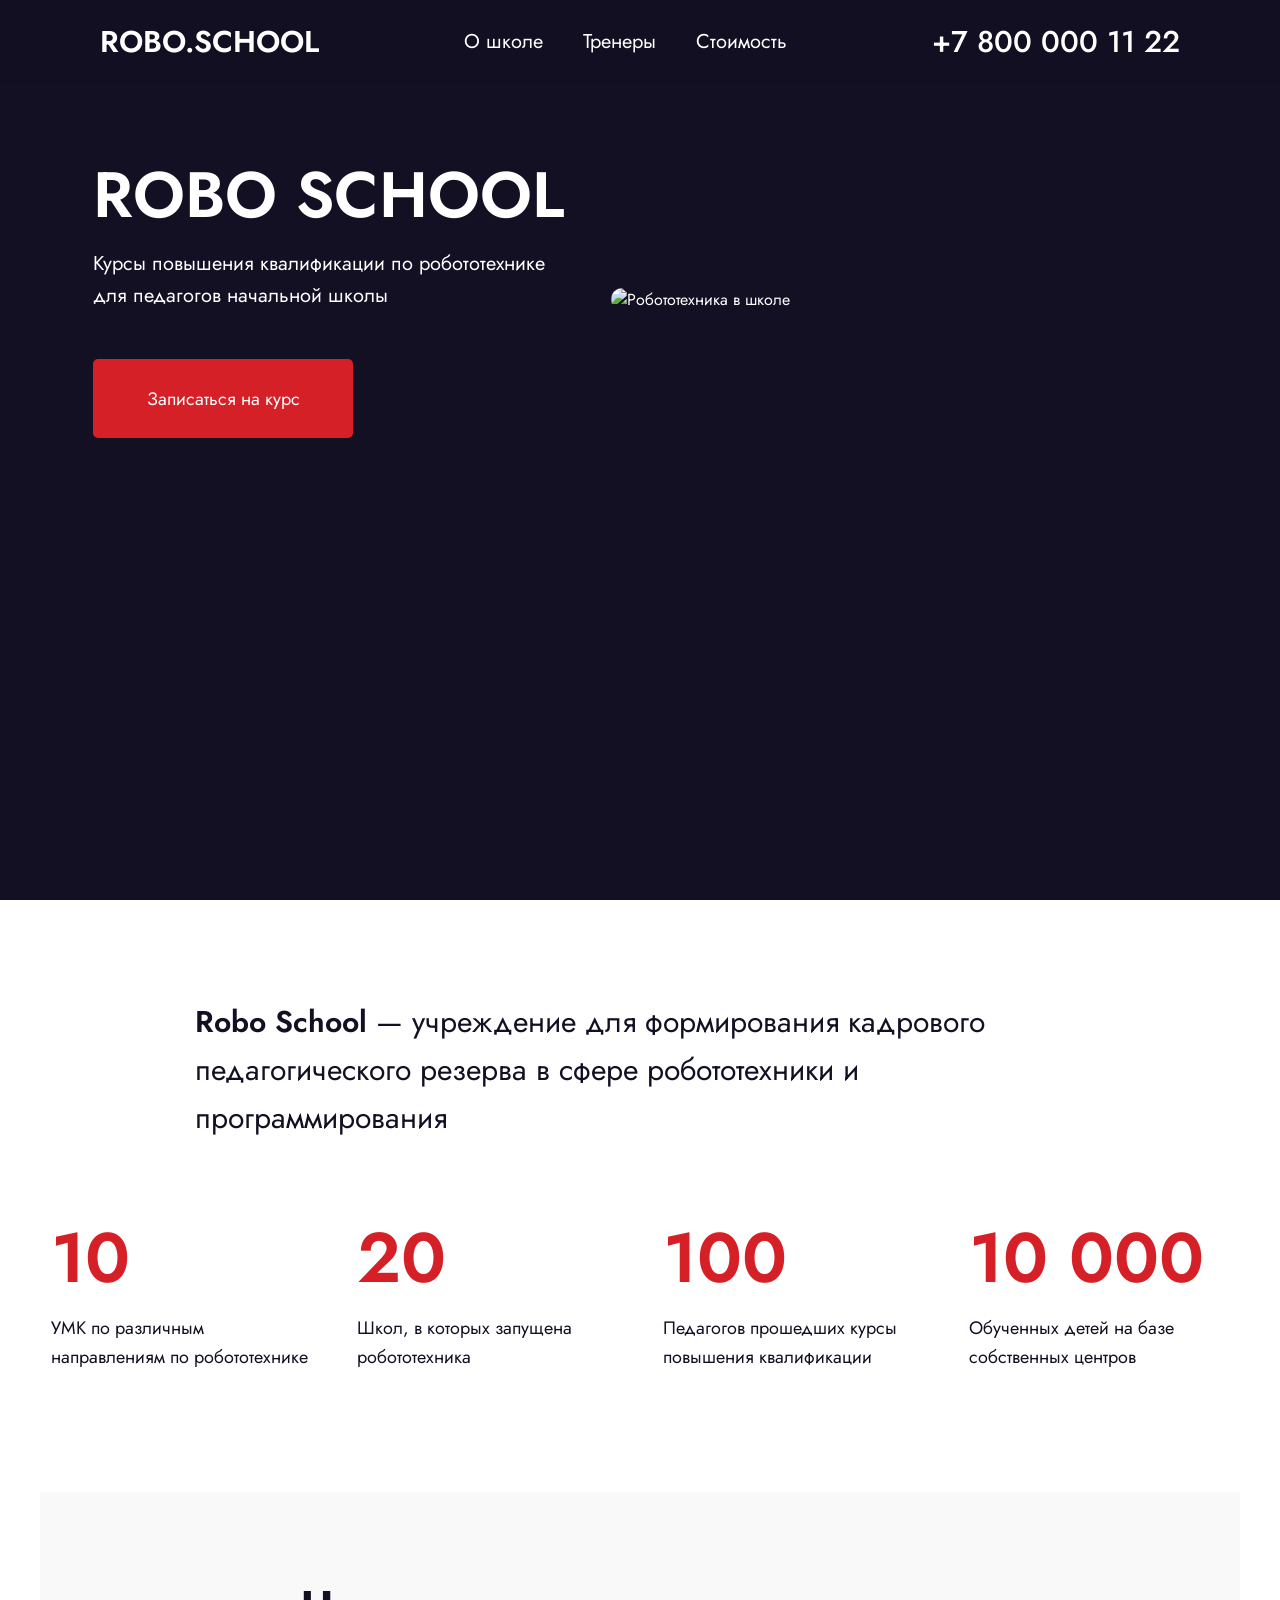
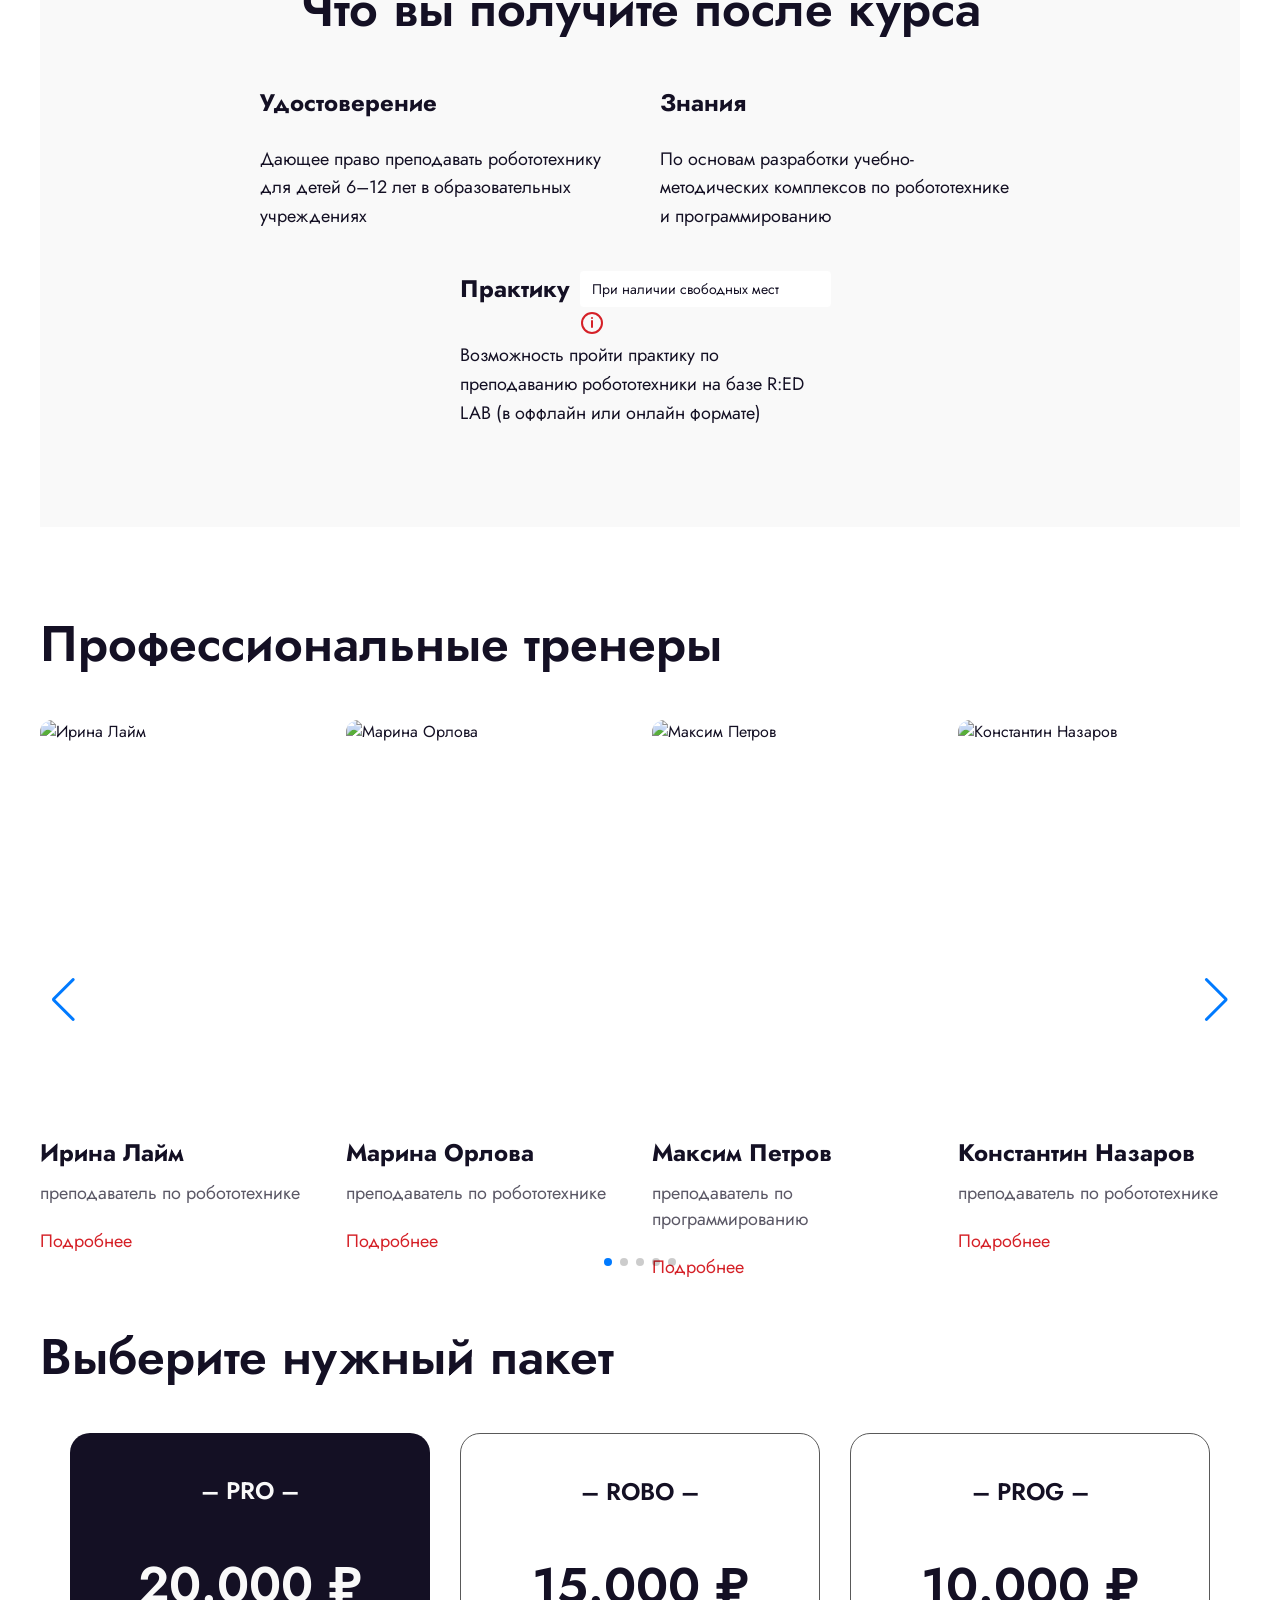
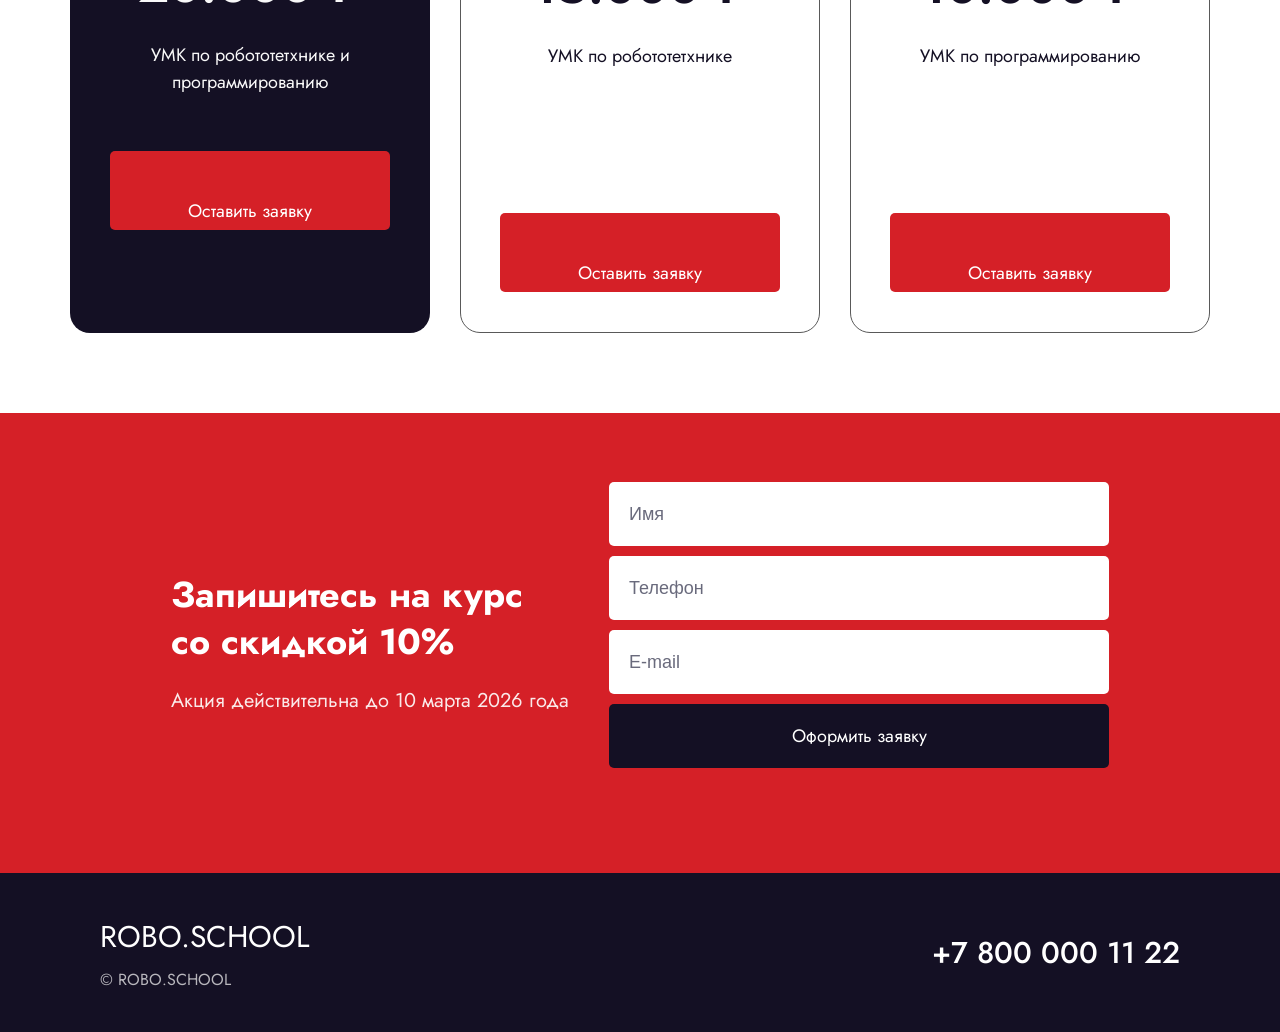
==== index.html @ dec1dfa8 "ROBO.SCHOOL — сайт с базой данных" ====
<!DOCTYPE html>
<html lang="ru">
<head>
    <meta charset="UTF-8">
    <meta name="viewport" content="width=device-width, initial-scale=1">
    <title>ROBO.SCHOOL — курсы робототехники для педагогов</title>
    <link rel="preconnect" href="https://fonts.googleapis.com">
    <link rel="preconnect" href="https://fonts.gstatic.com" crossorigin>
    <link href="https://fonts.googleapis.com/css2?family=Jost:wght@400;500;600;700&display=swap" rel="stylesheet">
    <link rel="stylesheet" href="./assets/css/style.css">
    <link rel="stylesheet" href="https://cdn.jsdelivr.net/npm/swiper@11/swiper-bundle.min.css">
</head>
<body>
    <header class="header qwe">
        <a href="#" class="text logo-link">ROBO.SCHOOL</a>
        <nav class="qwe1 desktop-nav">
            <a href="#about" class="text3 nav-link">О школе</a>
            <a href="#trainers" class="text3 nav-link">Тренеры</a>
            <a href="#pricing" class="text3 nav-link">Стоимость</a>
        </nav>
        <a href="tel:+78000001122" class="tex phone-link">+7 800 000 11 22</a>
        <div class="qwe2">
            <a href="tel:+78000001122" class="ret icon-btn" aria-label="Позвонить">
                <svg width="24" height="24" viewBox="0 0 24 24" fill="none" aria-hidden="true">
                    <path d="M6.6 10.8c1.4 2.8 3.4 5 6.2 6.2l2.1-2.1c.3-.3.7-.4 1-.2 1.1.4 2.3.6 3.5.6.6 0 1 .4 1 1V20c0 .6-.4 1-1 1-9.4 0-17-7.6-17-17 0-.6.4-1 1-1h3.5c.6 0 1 .4 1 1 0 1.2.2 2.4.6 3.5.1.3 0 .7-.2 1L6.6 10.8z" fill="currentColor"/>
                </svg>
            </a>
            <button type="button" class="menu icon-btn" id="menu-toggle" aria-label="Открыть меню" aria-expanded="false">
                <svg class="icon-menu" width="24" height="24" viewBox="0 0 24 24" fill="none" aria-hidden="true">
                    <path d="M3 6h18M3 12h18M3 18h18" stroke="currentColor" stroke-width="2" stroke-linecap="round"/>
                </svg>
                <svg class="icon-close" width="24" height="24" viewBox="0 0 24 24" fill="none" aria-hidden="true" hidden>
                    <path d="M6 6l12 12M18 6L6 18" stroke="currentColor" stroke-width="2" stroke-linecap="round"/>
                </svg>
            </button>
        </div>
    </header>

    <nav class="mobile-nav" id="mobile-nav" aria-hidden="true">
        <a href="#about" class="mobile-nav-link">О школе</a>
        <a href="#trainers" class="mobile-nav-link">Тренеры</a>
        <a href="#pricing" class="mobile-nav-link">Стоимость</a>
        <a href="#register" class="mobile-nav-link">Записаться</a>
        <a href="tel:+78000001122" class="mobile-nav-link">+7 800 000 11 22</a>
    </nav>

    <section class="sin" id="hero">
        <div class="logo">
            <div class="zap">
                <h1 class="curs">ROBO SCHOOL</h1>
                <p class="text1">Курсы повышения квалификации по робототехнике для педагогов начальной школы</p>
                <button type="button" class="button btn-primary" data-scroll="#register">
                    <span class="text2">Записаться на курс</span>
                </button>
            </div>
            <img class="dev" src="https://images.unsplash.com/photo-1581091226825-a6a2a5aee158?w=783&h=917&fit=crop" alt="Робототехника в школе">
        </div>
    </section>

    <section class="robo" id="about">
        <div class="text4">
            <p class="text5"><b class="te">Robo School</b> — учреждение для формирования кадрового педагогического резерва в сфере робототехники и программирования</p>
        </div>

        <div class="stats-mobile">
            <div class="robo1">
                <h2 class="robo22">10</h2>
                <p class="robo33">УМК по различным направлениям по робототехнике</p>
            </div>
            <div class="robo1">
                <h2 class="robo0">20</h2>
                <p class="robo33">Школ, в которых запущена робототехника</p>
            </div>
            <div class="robo1">
                <h2 class="robo44">100</h2>
                <p class="robo33">Педагогов прошедших курсы повышения квалификации</p>
            </div>
            <div class="robo1">
                <h2 class="robo55">10 000</h2>
                <p class="robo33">Обученных детей на базе собственных центров</p>
            </div>
        </div>

        <div class="ro stats-desktop">
            <div class="robo9">
                <h2 class="robo3">10</h2>
                <p class="robo4">УМК по различным направлениям по робототехнике</p>
            </div>
            <div class="robo2">
                <h2 class="robo3">20</h2>
                <p class="robo4">Школ, в которых запущена робототехника</p>
            </div>
            <div class="robo2">
                <h2 class="robo3">100</h2>
                <p class="robo4">Педагогов прошедших курсы повышения квалификации</p>
            </div>
            <div class="robo10">
                <h2 class="robo3">10 000</h2>
                <p class="robo4">Обученных детей на базе собственных центров</p>
            </div>
        </div>

        <div class="what">
            <div class="what4">
                <h2 class="what1">Что вы получите после курса</h2>
            </div>
            <div class="robo5">
                <div class="robo6">
                    <h3 class="what2">Удостоверение</h3>
                    <p class="what3">Дающее право преподавать робототехнику для детей 6–12 лет в образовательных учреждениях</p>
                </div>
                <div class="robo7">
                    <h3 class="what2">Знания</h3>
                    <p class="what3">По основам разработки учебно-методических комплексов по робототехнике и программированию</p>
                </div>
                <div class="robo8">
                    <div class="get1">
                        <h3 class="what2">Практику</h3>
                        <div class="djcrk">
                            <div class="gbc">
                                <p>При наличии свободных мест</p>
                            </div>
                            <svg class="dref" width="24" height="24" viewBox="0 0 24 24" fill="none" aria-hidden="true">
                                <circle cx="12" cy="12" r="10" stroke="#D52027" stroke-width="2"/>
                                <path d="M12 10v6M12 7h.01" stroke="#D52027" stroke-width="2" stroke-linecap="round"/>
                            </svg>
                        </div>
                    </div>
                    <p class="what3">Возможность пройти практику по преподаванию робототехники на базе R:ED LAB (в оффлайн или онлайн формате)</p>
                </div>
            </div>
        </div>
    </section>

    <section class="pred" id="trainers">
        <div class="bol">
            <div class="tr">
                <h2 class="tr2">Профессиональные тренеры</h2>
            </div>
            <div class="tr3">
                <div class="swiper trainers-swiper">
                    <div class="swiper-wrapper">
                        <div class="swiper-slide">
                            <article class="zav" data-trainer="irina">
                                <img src="https://images.unsplash.com/photo-1573496359142-b8d87734a5a2?w=360&h=400&fit=crop" alt="Ирина Лайм">
                                <h3 class="fio">Ирина Лайм</h3>
                                <p class="prep">преподаватель по робототехнике</p>
                                <button type="button" class="link1 btn-trainer" data-trainer="irina">Подробнее</button>
                            </article>
                        </div>
                        <div class="swiper-slide">
                            <article class="zav" data-trainer="marina">
                                <img src="https://images.unsplash.com/photo-1580489944761-15a19d654956?w=360&h=400&fit=crop" alt="Марина Орлова">
                                <h3 class="fio">Марина Орлова</h3>
                                <p class="prep">преподаватель по робототехнике</p>
                                <button type="button" class="link1 btn-trainer" data-trainer="marina">Подробнее</button>
                            </article>
                        </div>
                        <div class="swiper-slide">
                            <article class="zav" data-trainer="maxim">
                                <img src="https://images.unsplash.com/photo-1560250097-0b93528c311a?w=360&h=400&fit=crop" alt="Максим Петров">
                                <h3 class="fio">Максим Петров</h3>
                                <p class="prep">преподаватель по программированию</p>
                                <button type="button" class="link1 btn-trainer" data-trainer="maxim">Подробнее</button>
                            </article>
                        </div>
                        <div class="swiper-slide">
                            <article class="zav" data-trainer="konstantin">
                                <img src="https://images.unsplash.com/photo-1472099645785-5658abf4ff4e?w=360&h=400&fit=crop" alt="Константин Назаров">
                                <h3 class="fio">Константин Назаров</h3>
                                <p class="prep">преподаватель по робототехнике</p>
                                <button type="button" class="link1 btn-trainer" data-trainer="konstantin">Подробнее</button>
                            </article>
                        </div>
                        <div class="swiper-slide">
                            <article class="zav" data-trainer="liza">
                                <img src="https://images.unsplash.com/photo-1438761681033-6461ffad8d80?w=360&h=400&fit=crop" alt="Лиза Весенняя">
                                <h3 class="fio">Лиза Весенняя</h3>
                                <p class="prep">преподаватель по программированию</p>
                                <button type="button" class="link1 btn-trainer" data-trainer="liza">Подробнее</button>
                            </article>
                        </div>
                    </div>
                    <div class="swiper-button-prev"></div>
                    <div class="swiper-button-next"></div>
                    <div class="swiper-pagination"></div>
                </div>
            </div>
        </div>

        <div class="bol" id="pricing">
            <div class="tr">
                <h2 class="tr2">Выберите нужный пакет</h2>
            </div>
            <div class="tr4">
                <article class="cart">
                    <h3 class="clt">– PRO –</h3>
                    <p class="clt1">20.000 ₽</p>
                    <p class="clt2">УМК по робототетхнике и программированию</p>
                    <button type="button" class="button1 btn-primary btn-package" data-package="PRO">
                        <span class="text2">Оставить заявку</span>
                    </button>
                </article>
                <article class="cart1">
                    <h3 class="clt">– ROBO –</h3>
                    <p class="clt1">15.000 ₽</p>
                    <p class="clt2">УМК по робототетхнике</p>
                    <button type="button" class="button1 btn-primary btn-package" data-package="ROBO">
                        <span class="text2">Оставить заявку</span>
                    </button>
                </article>
                <article class="cart2">
                    <h3 class="clt">– PROG –</h3>
                    <p class="clt1">10.000 ₽</p>
                    <p class="clt2">УМК по программированию</p>
                    <button type="button" class="button1 btn-primary btn-package" data-package="PROG">
                        <span class="text2">Оставить заявку</span>
                    </button>
                </article>
            </div>
        </div>
    </section>

    <section class="red" id="register">
        <div class="skid">
            <h2 class="foot">Запишитесь на курс<br>со скидкой 10%</h2>
            <p class="foot1">Акция действительна до 10 марта 2026 года</p>
        </div>
        <form class="red1 register-form" id="register-form" novalidate>
            <label class="skid1 field">
                <span class="sr-only">Имя</span>
                <input type="text" name="name" class="foot2 input" placeholder="Имя" required autocomplete="name">
            </label>
            <label class="skid2 field">
                <span class="sr-only">Телефон</span>
                <input type="tel" name="phone" class="foot2 input" placeholder="Телефон" required autocomplete="tel">
            </label>
            <label class="skid2 field">
                <span class="sr-only">E-mail</span>
                <input type="email" name="email" class="foot2 input" placeholder="E-mail" required autocomplete="email">
            </label>
            <input type="hidden" name="package" id="package-field" value="">
            <p class="selected-package" id="selected-package" hidden></p>
            <button type="submit" class="skid3 btn-submit">
                <span class="foot3">Оформить заявку</span>
            </button>
            <p class="form-message" id="form-message" role="status" aria-live="polite"></p>
        </form>
    </section>

    <footer class="sink">
        <div class="rob">
            <p class="rob1">ROBO.SCHOOL</p>
            <p class="rob2">© ROBO.SCHOOL</p>
        </div>
        <div class="num">
            <a href="tel:+78000001122" class="rob3 phone-link">+7 800 000 11 22</a>
        </div>
    </footer>

    <div class="modal-overlay" id="trainer-modal" aria-hidden="true">
        <div class="modal-dialog" role="dialog" aria-modal="true" aria-labelledby="modal-title">
            <button type="button" class="modal-close" id="modal-close" aria-label="Закрыть">&times;</button>
            <div class="modal-content">
                <img class="modal-photo" id="modal-photo" src="" alt="">
                <h2 class="modal-title" id="modal-title"></h2>
                <p class="modal-role" id="modal-role"></p>
                <p class="modal-text" id="modal-text"></p>
            </div>
        </div>
    </div>

    <script src="https://cdn.jsdelivr.net/npm/swiper@11/swiper-bundle.min.js"></script>
    <script src="./assets/js/cod.js"></script>
</body>
</html>
---- assets/css/style.css ----
*,
*::before,
*::after {
    box-sizing: border-box;
    margin: 0;
    padding: 0;
}

html {
    scroll-behavior: smooth;
}

body {
    font-family: "Jost", sans-serif;
    color: #141024;
    background: #fff;
    overflow-x: hidden;
}

a {
    color: inherit;
    text-decoration: none;
}

button {
    font: inherit;
    border: none;
    background: none;
    cursor: pointer;
}

img {
    display: block;
    max-width: 100%;
    height: auto;
}

.sr-only {
    position: absolute;
    width: 1px;
    height: 1px;
    padding: 0;
    margin: -1px;
    overflow: hidden;
    clip: rect(0, 0, 0, 0);
    white-space: nowrap;
    border: 0;
}

/* Header */
.header {
    position: fixed;
    top: 0;
    left: 0;
    right: 0;
    z-index: 100;
    display: flex;
    align-items: center;
    justify-content: space-between;
    padding: 20px 100px;
    color: #fff;
    background: rgba(20, 16, 36, 0.95);
    backdrop-filter: blur(8px);
}

.logo-link {
    font-size: 30px;
    font-weight: 600;
}

.desktop-nav {
    display: flex;
    gap: 40px;
}

.nav-link {
    font-size: 20px;
    font-weight: 400;
    transition: color 0.2s;
}

.nav-link:hover,
.phone-link:hover {
    color: #D52027;
}

.phone-link {
    font-size: 30px;
    font-weight: 500;
    white-space: nowrap;
}

.qwe2 {
    display: none;
    align-items: center;
    gap: 8px;
}

.icon-btn {
    display: flex;
    align-items: center;
    justify-content: center;
    width: 40px;
    height: 40px;
    color: #fff;
    border-radius: 8px;
    transition: background 0.2s;
}

.icon-btn:hover {
    background: rgba(255, 255, 255, 0.1);
}

.mobile-nav {
    position: fixed;
    inset: 0;
    z-index: 99;
    display: flex;
    flex-direction: column;
    align-items: center;
    justify-content: center;
    gap: 24px;
    background: rgba(20, 16, 36, 0.98);
    transform: translateY(-100%);
    opacity: 0;
    pointer-events: none;
    transition: transform 0.3s, opacity 0.3s;
}

.mobile-nav.is-open {
    transform: translateY(0);
    opacity: 1;
    pointer-events: auto;
}

.mobile-nav-link {
    color: #fff;
    font-size: 24px;
    font-weight: 500;
}

.mobile-nav-link:hover {
    color: #D52027;
}

/* Hero */
.sin {
    color: #fff;
    min-height: 100vh;
    padding-top: 100px;
    background-color: #141024;
}

.logo {
    display: flex;
    align-items: center;
    justify-content: center;
    gap: 40px;
    max-width: 1400px;
    margin: 0 auto;
    padding: 60px 40px 80px;
}

.curs {
    font-size: clamp(36px, 5vw, 70px);
    font-weight: 600;
    line-height: 1.1;
    margin-bottom: 18px;
}

.text1 {
    font-size: 20px;
    font-weight: 400;
    line-height: 1.6;
    max-width: 478px;
    margin-bottom: 47px;
}

.btn-primary {
    background-color: #D52027;
    border-radius: 5px;
    transition: background 0.2s, transform 0.15s;
}

.btn-primary:hover {
    background-color: #b81c22;
    transform: translateY(-1px);
}

.btn-primary:active {
    transform: translateY(0);
}

.button {
    width: 260px;
    height: 79px;
    display: flex;
    align-items: center;
    justify-content: center;
}

.text2 {
    font-size: 18px;
    font-weight: 400;
    color: #fff;
}

.dev {
    width: min(783px, 45vw);
    max-height: 700px;
    object-fit: cover;
    border-radius: 12px;
}

/* About */
.robo {
    max-width: 1920px;
    margin: 0 auto;
    padding: 98px 40px 0;
}

.text4 {
    max-width: 891px;
    margin: 0 auto 65px;
}

.text5 {
    font-size: clamp(20px, 2.5vw, 30px);
    font-weight: 400;
    line-height: 1.6;
}

.te {
    font-weight: 600;
}

.stats-mobile {
    display: none;
}

.stats-desktop {
    display: flex;
    justify-content: space-around;
    flex-wrap: wrap;
    gap: 24px;
    max-width: 1200px;
    margin: 0 auto;
}

.robo3 {
    color: #D52027;
    font-size: 70px;
    font-weight: 600;
}

.robo4 {
    color: #141024;
    font-size: 18px;
    max-width: 260px;
    margin-top: 6px;
    line-height: 1.6;
}

.what {
    background-color: #F9F9F9;
    margin-top: 120px;
    padding: 80px 40px 100px;
}

.what1 {
    font-size: clamp(32px, 4vw, 50px);
    font-weight: 600;
    text-align: center;
    margin-bottom: 40px;
}

.robo5 {
    display: flex;
    justify-content: center;
    flex-wrap: wrap;
    gap: 40px;
    max-width: 1200px;
    margin: 0 auto;
}

.robo6,
.robo7,
.robo8 {
    width: 360px;
    max-width: 100%;
}

.get1 {
    display: flex;
    align-items: flex-start;
    gap: 10px;
}

.gbc {
    width: 251px;
    padding: 8px 12px;
    background-color: #fff;
    border-radius: 4px;
    font-size: 14px;
}

.dref {
    flex-shrink: 0;
    margin-top: 4px;
}

.what2 {
    font-size: 24px;
    margin-top: 0;
    margin-bottom: 25px;
}

.what3 {
    font-size: 18px;
    line-height: 1.6;
}

/* Trainers */
.pred {
    max-width: 1920px;
    margin: 0 auto;
    padding: 80px 40px;
}

.tr2 {
    font-size: clamp(32px, 4vw, 50px);
    font-weight: 600;
    margin-bottom: 40px;
}

.tr3 {
    max-width: 1200px;
    margin: 0 auto;
    padding-bottom: 40px;
}

.trainers-swiper {
    padding-bottom: 50px;
}

.zav {
    width: 100%;
    max-width: 360px;
}

.zav img {
    width: 100%;
    height: 400px;
    object-fit: cover;
    border-radius: 12px;
}

.fio {
    font-size: 24px;
    margin-top: 15px;
}

.prep {
    font-size: 18px;
    margin-top: 10px;
    color: #141024B2;
}

.link1,
.btn-trainer {
    display: inline-block;
    font-size: 18px;
    margin-top: 22px;
    color: #D52027;
    background: none;
    border: none;
    padding: 0;
    cursor: pointer;
    text-align: left;
}

.link1:hover,
.btn-trainer:hover {
    text-decoration: underline;
}

.swiper-button-prev,
.swiper-button-next {
    color: #D52027;
}

.swiper-pagination-bullet-active {
    background: #D52027;
}

/* Pricing */
.tr4 {
    display: flex;
    justify-content: center;
    flex-wrap: wrap;
    gap: 30px;
    margin-top: 20px;
}

.cart,
.cart1,
.cart2 {
    width: 360px;
    max-width: 100%;
    padding: 40px;
    border-radius: 20px;
    display: flex;
    flex-direction: column;
    align-items: center;
}

.cart {
    background-color: #141024;
    color: #F9F9F9;
    min-height: 500px;
}

.cart1,
.cart2 {
    border: 1px solid rgb(89, 89, 89);
    min-height: 460px;
}

.clt {
    font-size: 24px;
    font-weight: 600;
}

.clt1 {
    margin-top: 40px;
    font-size: 50px;
    font-weight: 600;
    text-align: center;
}

.clt2 {
    font-size: 18px;
    margin-top: 21px;
    text-align: center;
    line-height: 1.5;
}

.button1 {
    background-color: #D52027;
    width: 280px;
    height: 79px;
    margin-top: auto;
    padding-top: 40px;
    display: flex;
    align-items: center;
    justify-content: center;
    border-radius: 5px;
}

.cart .button1 {
    margin-top: 55px;
}

/* Register form */
.red {
    display: flex;
    flex-wrap: wrap;
    align-items: center;
    justify-content: center;
    gap: 40px;
    width: 100%;
    min-height: 460px;
    padding: 60px 40px;
    background-color: #D52027;
}

.foot {
    color: #fff;
    font-size: clamp(28px, 3vw, 36px);
    line-height: 1.3;
    max-width: 476px;
}

.foot1 {
    color: #fff;
    margin-top: 20px;
    font-size: 20px;
    opacity: 0.9;
}

.register-form {
    width: 100%;
    max-width: 500px;
}

.field {
    display: block;
    margin-top: 10px;
}

.field:first-child {
    margin-top: 0;
}

.skid1,
.skid2,
.skid3 {
    width: 100%;
    min-height: 64px;
    border-radius: 5px;
}

.skid1,
.skid2 {
    background-color: #fff;
    display: flex;
    align-items: center;
}

.skid3 {
    margin-top: 10px;
    background-color: #141024;
    display: flex;
    justify-content: center;
    align-items: center;
    transition: background 0.2s;
}

.skid3:hover {
    background-color: #1f1a38;
}

.input {
    width: 100%;
    height: 64px;
    padding: 0 20px;
    border: none;
    background: transparent;
    font-size: 18px;
    color: #141024;
    outline: none;
}

.input::placeholder {
    color: #282944B2;
}

.input:focus {
    box-shadow: inset 0 0 0 2px #141024;
    border-radius: 5px;
}

.input.invalid {
    box-shadow: inset 0 0 0 2px #fff;
}

.selected-package {
    margin-top: 12px;
    color: #fff;
    font-size: 16px;
}

.form-message {
    margin-top: 12px;
    color: #fff;
    font-size: 16px;
    min-height: 24px;
}

.form-message.success {
    font-weight: 500;
}

.form-message.error {
    color: #ffe0e0;
}

.foot3 {
    color: #fff;
    font-size: 18px;
}

/* Footer */
.sink {
    width: 100%;
    min-height: 159px;
    background-color: #141024;
    color: #fff;
    display: flex;
    justify-content: space-between;
    align-items: center;
    flex-wrap: wrap;
    gap: 20px;
    padding: 40px 100px;
}

.rob1 {
    font-size: 30px;
}

.rob2 {
    font-size: 16px;
    color: #FFFFFFB2;
    margin-top: 10px;
}

.rob3 {
    font-size: 30px;
    font-weight: 500;
}

/* Modal */
.modal-overlay {
    position: fixed;
    inset: 0;
    z-index: 200;
    display: flex;
    align-items: center;
    justify-content: center;
    padding: 20px;
    background: rgba(0, 0, 0, 0.7);
    opacity: 0;
    pointer-events: none;
    transition: opacity 0.3s;
}

.modal-overlay.is-open {
    opacity: 1;
    pointer-events: auto;
}

.modal-dialog {
    position: relative;
    width: 100%;
    max-width: 560px;
    max-height: 90vh;
    overflow-y: auto;
    background: #fff;
    border-radius: 12px;
    padding: 32px;
    transform: translateY(20px);
    transition: transform 0.3s;
}

.modal-overlay.is-open .modal-dialog {
    transform: translateY(0);
}

.modal-close {
    position: absolute;
    top: 12px;
    right: 16px;
    font-size: 32px;
    line-height: 1;
    color: #141024;
    width: 40px;
    height: 40px;
    display: flex;
    align-items: center;
    justify-content: center;
    border-radius: 8px;
}

.modal-close:hover {
    background: #f0f0f0;
}

.modal-photo {
    width: 100%;
    height: 280px;
    object-fit: cover;
    border-radius: 8px;
    margin-bottom: 20px;
}

.modal-title {
    font-size: 28px;
    margin-bottom: 8px;
}

.modal-role {
    font-size: 18px;
    color: #D52027;
    margin-bottom: 16px;
}

.modal-text {
    font-size: 16px;
    line-height: 1.6;
    color: #141024B2;
}

/* Responsive */
@media (max-width: 1024px) {
    .header {
        padding: 16px 24px;
    }

    .desktop-nav,
    .phone-link {
        display: none;
    }

    .qwe2 {
        display: flex;
    }

    .logo {
        flex-direction: column;
        text-align: center;
    }

    .text1 {
        margin-left: auto;
        margin-right: auto;
    }

    .button {
        margin-left: auto;
        margin-right: auto;
    }

    .dev {
        width: min(400px, 80vw);
    }

    .stats-desktop {
        display: none;
    }

    .stats-mobile {
        display: block;
        max-width: 320px;
        margin: 0 auto;
    }

    .robo22,
    .robo0,
    .robo44,
    .robo55 {
        font-size: 60px;
        color: #D52027;
        font-weight: 600;
        text-align: center;
    }

    .robo33 {
        text-align: center;
        color: #141024B2;
        line-height: 1.6;
        margin: 8px 0 32px;
    }

    .sink {
        padding: 40px 24px;
        justify-content: center;
        text-align: center;
    }
}

@media (max-width: 480px) {
    .button,
    .button1 {
        width: 100%;
        max-width: 300px;
    }

    .red {
        padding: 40px 20px;
    }

    .what {
        padding: 60px 20px;
    }

    .pred {
        padding: 60px 20px;
    }
}
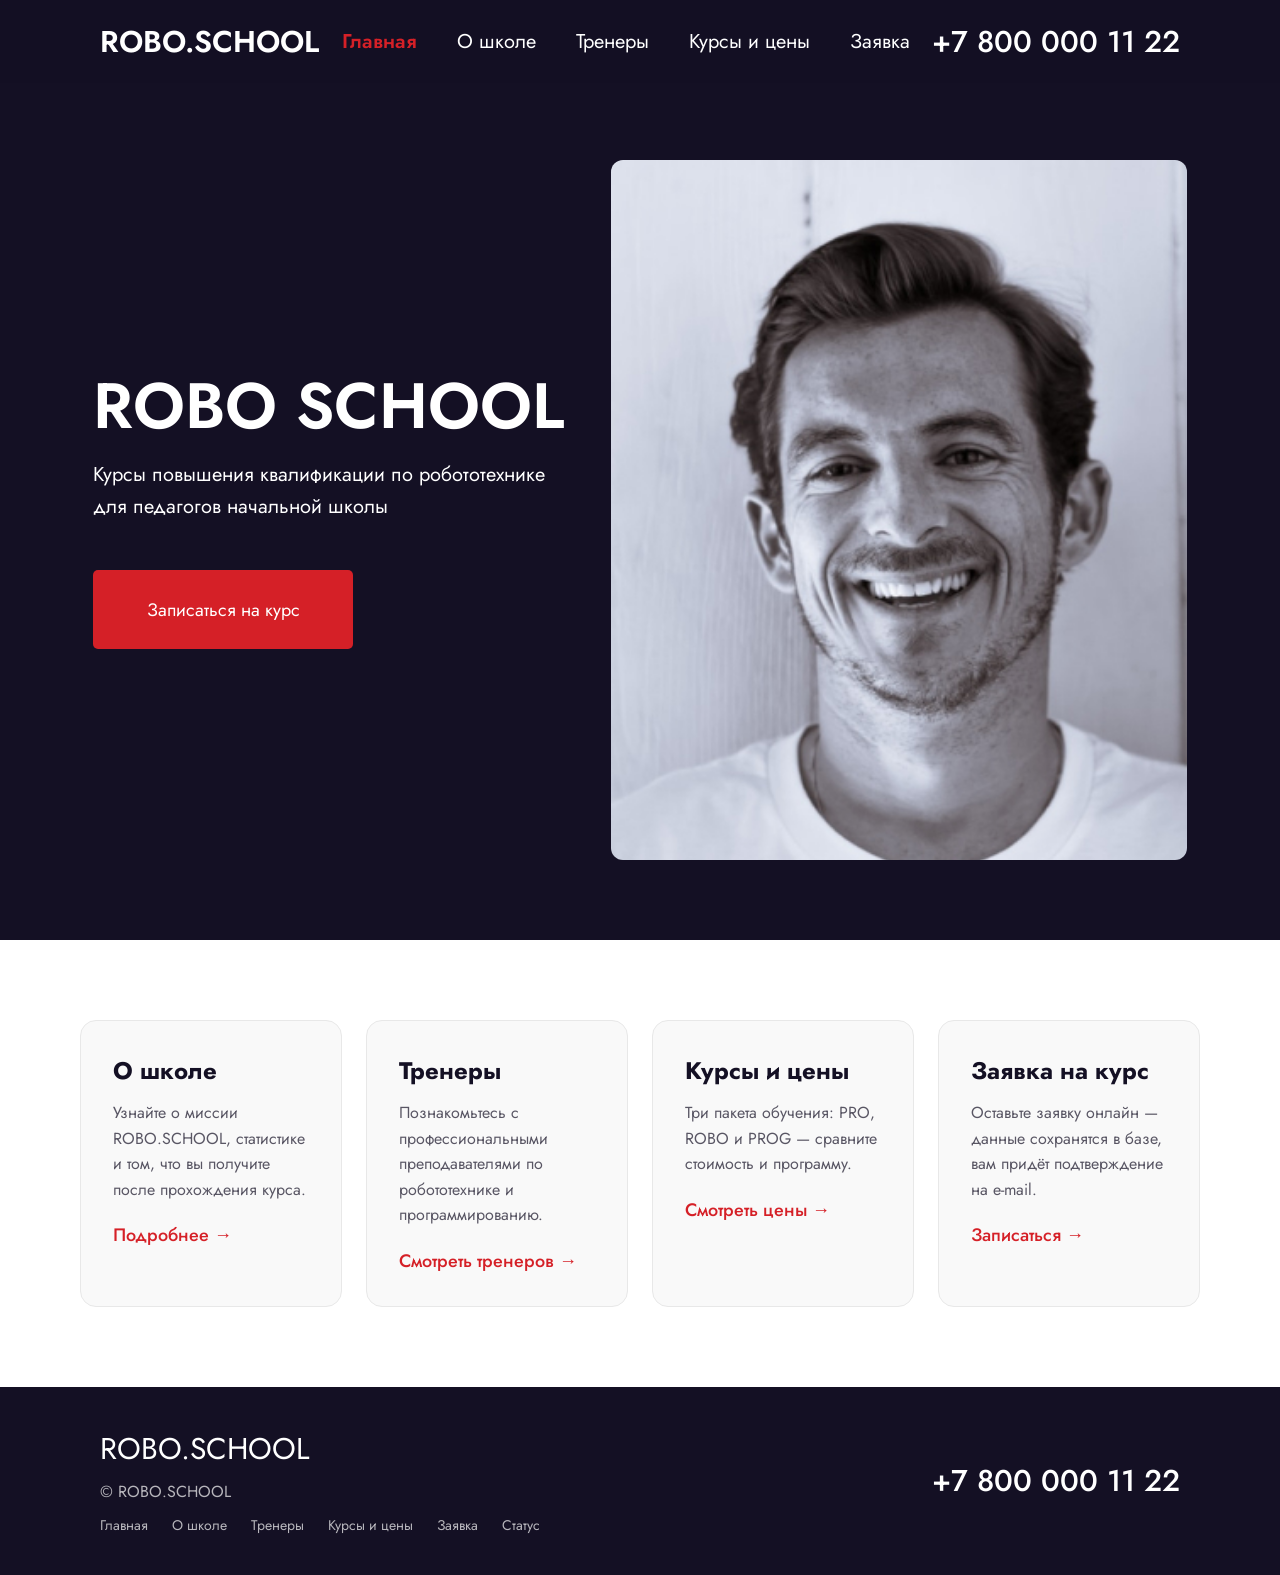
==== commit 15ad888c: "Исправлены картинки: локальные файлы вместо Unsplash" ====
--- a/index.html
+++ b/index.html
@@ -8,15 +8,16 @@
     <link rel="preconnect" href="https://fonts.gstatic.com" crossorigin>
     <link href="https://fonts.googleapis.com/css2?family=Jost:wght@400;500;600;700&display=swap" rel="stylesheet">
     <link rel="stylesheet" href="./assets/css/style.css">
-    <link rel="stylesheet" href="https://cdn.jsdelivr.net/npm/swiper@11/swiper-bundle.min.css">
 </head>
-<body>
+<body data-page="home">
     <header class="header qwe">
-        <a href="#" class="text logo-link">ROBO.SCHOOL</a>
+        <a href="index.html" class="text logo-link">ROBO.SCHOOL</a>
         <nav class="qwe1 desktop-nav">
-            <a href="#about" class="text3 nav-link">О школе</a>
-            <a href="#trainers" class="text3 nav-link">Тренеры</a>
-            <a href="#pricing" class="text3 nav-link">Стоимость</a>
+            <a href="index.html" class="text3 nav-link" data-nav="home">Главная</a>
+            <a href="about.html" class="text3 nav-link" data-nav="about">О школе</a>
+            <a href="trainers.html" class="text3 nav-link" data-nav="trainers">Тренеры</a>
+            <a href="pricing.html" class="text3 nav-link" data-nav="pricing">Курсы и цены</a>
+            <a href="apply.html" class="text3 nav-link" data-nav="apply">Заявка</a>
         </nav>
         <a href="tel:+78000001122" class="tex phone-link">+7 800 000 11 22</a>
         <div class="qwe2">
@@ -37,10 +38,11 @@
     </header>
 
     <nav class="mobile-nav" id="mobile-nav" aria-hidden="true">
-        <a href="#about" class="mobile-nav-link">О школе</a>
-        <a href="#trainers" class="mobile-nav-link">Тренеры</a>
-        <a href="#pricing" class="mobile-nav-link">Стоимость</a>
-        <a href="#register" class="mobile-nav-link">Записаться</a>
+        <a href="index.html" class="mobile-nav-link" data-nav="home">Главная</a>
+        <a href="about.html" class="mobile-nav-link" data-nav="about">О школе</a>
+        <a href="trainers.html" class="mobile-nav-link" data-nav="trainers">Тренеры</a>
+        <a href="pricing.html" class="mobile-nav-link" data-nav="pricing">Курсы и цены</a>
+        <a href="apply.html" class="mobile-nav-link" data-nav="apply">Заявка</a>
         <a href="tel:+78000001122" class="mobile-nav-link">+7 800 000 11 22</a>
     </nav>
 
@@ -49,228 +51,55 @@
             <div class="zap">
                 <h1 class="curs">ROBO SCHOOL</h1>
                 <p class="text1">Курсы повышения квалификации по робототехнике для педагогов начальной школы</p>
-                <button type="button" class="button btn-primary" data-scroll="#register">
+                <a href="apply.html" class="button btn-primary">
                     <span class="text2">Записаться на курс</span>
-                </button>
+                </a>
             </div>
-            <img class="dev" src="https://images.unsplash.com/photo-1581091226825-a6a2a5aee158?w=783&h=917&fit=crop" alt="Робототехника в школе">
+            <img class="dev" src="/assets/css/unsplash_rriAI0nhcbc.jpg" alt="Робототехника в школе" loading="lazy">
         </div>
     </section>
 
-    <section class="robo" id="about">
-        <div class="text4">
-            <p class="text5"><b class="te">Robo School</b> — учреждение для формирования кадрового педагогического резерва в сфере робототехники и программирования</p>
-        </div>
-
-        <div class="stats-mobile">
-            <div class="robo1">
-                <h2 class="robo22">10</h2>
-                <p class="robo33">УМК по различным направлениям по робототехнике</p>
-            </div>
-            <div class="robo1">
-                <h2 class="robo0">20</h2>
-                <p class="robo33">Школ, в которых запущена робототехника</p>
-            </div>
-            <div class="robo1">
-                <h2 class="robo44">100</h2>
-                <p class="robo33">Педагогов прошедших курсы повышения квалификации</p>
-            </div>
-            <div class="robo1">
-                <h2 class="robo55">10 000</h2>
-                <p class="robo33">Обученных детей на базе собственных центров</p>
-            </div>
-        </div>
-
-        <div class="ro stats-desktop">
-            <div class="robo9">
-                <h2 class="robo3">10</h2>
-                <p class="robo4">УМК по различным направлениям по робототехнике</p>
-            </div>
-            <div class="robo2">
-                <h2 class="robo3">20</h2>
-                <p class="robo4">Школ, в которых запущена робототехника</p>
-            </div>
-            <div class="robo2">
-                <h2 class="robo3">100</h2>
-                <p class="robo4">Педагогов прошедших курсы повышения квалификации</p>
-            </div>
-            <div class="robo10">
-                <h2 class="robo3">10 000</h2>
-                <p class="robo4">Обученных детей на базе собственных центров</p>
-            </div>
-        </div>
-
-        <div class="what">
-            <div class="what4">
-                <h2 class="what1">Что вы получите после курса</h2>
-            </div>
-            <div class="robo5">
-                <div class="robo6">
-                    <h3 class="what2">Удостоверение</h3>
-                    <p class="what3">Дающее право преподавать робототехнику для детей 6–12 лет в образовательных учреждениях</p>
-                </div>
-                <div class="robo7">
-                    <h3 class="what2">Знания</h3>
-                    <p class="what3">По основам разработки учебно-методических комплексов по робототехнике и программированию</p>
-                </div>
-                <div class="robo8">
-                    <div class="get1">
-                        <h3 class="what2">Практику</h3>
-                        <div class="djcrk">
-                            <div class="gbc">
-                                <p>При наличии свободных мест</p>
-                            </div>
-                            <svg class="dref" width="24" height="24" viewBox="0 0 24 24" fill="none" aria-hidden="true">
-                                <circle cx="12" cy="12" r="10" stroke="#D52027" stroke-width="2"/>
-                                <path d="M12 10v6M12 7h.01" stroke="#D52027" stroke-width="2" stroke-linecap="round"/>
-                            </svg>
-                        </div>
-                    </div>
-                    <p class="what3">Возможность пройти практику по преподаванию робототехники на базе R:ED LAB (в оффлайн или онлайн формате)</p>
-                </div>
-            </div>
-        </div>
-    </section>
-
-    <section class="pred" id="trainers">
-        <div class="bol">
-            <div class="tr">
-                <h2 class="tr2">Профессиональные тренеры</h2>
-            </div>
-            <div class="tr3">
-                <div class="swiper trainers-swiper">
-                    <div class="swiper-wrapper">
-                        <div class="swiper-slide">
-                            <article class="zav" data-trainer="irina">
-                                <img src="https://images.unsplash.com/photo-1573496359142-b8d87734a5a2?w=360&h=400&fit=crop" alt="Ирина Лайм">
-                                <h3 class="fio">Ирина Лайм</h3>
-                                <p class="prep">преподаватель по робототехнике</p>
-                                <button type="button" class="link1 btn-trainer" data-trainer="irina">Подробнее</button>
-                            </article>
-                        </div>
-                        <div class="swiper-slide">
-                            <article class="zav" data-trainer="marina">
-                                <img src="https://images.unsplash.com/photo-1580489944761-15a19d654956?w=360&h=400&fit=crop" alt="Марина Орлова">
-                                <h3 class="fio">Марина Орлова</h3>
-                                <p class="prep">преподаватель по робототехнике</p>
-                                <button type="button" class="link1 btn-trainer" data-trainer="marina">Подробнее</button>
-                            </article>
-                        </div>
-                        <div class="swiper-slide">
-                            <article class="zav" data-trainer="maxim">
-                                <img src="https://images.unsplash.com/photo-1560250097-0b93528c311a?w=360&h=400&fit=crop" alt="Максим Петров">
-                                <h3 class="fio">Максим Петров</h3>
-                                <p class="prep">преподаватель по программированию</p>
-                                <button type="button" class="link1 btn-trainer" data-trainer="maxim">Подробнее</button>
-                            </article>
-                        </div>
-                        <div class="swiper-slide">
-                            <article class="zav" data-trainer="konstantin">
-                                <img src="https://images.unsplash.com/photo-1472099645785-5658abf4ff4e?w=360&h=400&fit=crop" alt="Константин Назаров">
-                                <h3 class="fio">Константин Назаров</h3>
-                                <p class="prep">преподаватель по робототехнике</p>
-                                <button type="button" class="link1 btn-trainer" data-trainer="konstantin">Подробнее</button>
-                            </article>
-                        </div>
-                        <div class="swiper-slide">
-                            <article class="zav" data-trainer="liza">
-                                <img src="https://images.unsplash.com/photo-1438761681033-6461ffad8d80?w=360&h=400&fit=crop" alt="Лиза Весенняя">
-                                <h3 class="fio">Лиза Весенняя</h3>
-                                <p class="prep">преподаватель по программированию</p>
-                                <button type="button" class="link1 btn-trainer" data-trainer="liza">Подробнее</button>
-                            </article>
-                        </div>
-                    </div>
-                    <div class="swiper-button-prev"></div>
-                    <div class="swiper-button-next"></div>
-                    <div class="swiper-pagination"></div>
-                </div>
-            </div>
-        </div>
-
-        <div class="bol" id="pricing">
-            <div class="tr">
-                <h2 class="tr2">Выберите нужный пакет</h2>
-            </div>
-            <div class="tr4">
-                <article class="cart">
-                    <h3 class="clt">– PRO –</h3>
-                    <p class="clt1">20.000 ₽</p>
-                    <p class="clt2">УМК по робототетхнике и программированию</p>
-                    <button type="button" class="button1 btn-primary btn-package" data-package="PRO">
-                        <span class="text2">Оставить заявку</span>
-                    </button>
-                </article>
-                <article class="cart1">
-                    <h3 class="clt">– ROBO –</h3>
-                    <p class="clt1">15.000 ₽</p>
-                    <p class="clt2">УМК по робототетхнике</p>
-                    <button type="button" class="button1 btn-primary btn-package" data-package="ROBO">
-                        <span class="text2">Оставить заявку</span>
-                    </button>
-                </article>
-                <article class="cart2">
-                    <h3 class="clt">– PROG –</h3>
-                    <p class="clt1">10.000 ₽</p>
-                    <p class="clt2">УМК по программированию</p>
-                    <button type="button" class="button1 btn-primary btn-package" data-package="PROG">
-                        <span class="text2">Оставить заявку</span>
-                    </button>
-                </article>
-            </div>
-        </div>
-    </section>
-
-    <section class="red" id="register">
-        <div class="skid">
-            <h2 class="foot">Запишитесь на курс<br>со скидкой 10%</h2>
-            <p class="foot1">Акция действительна до 10 марта 2026 года</p>
-        </div>
-        <form class="red1 register-form" id="register-form" novalidate>
-            <label class="skid1 field">
-                <span class="sr-only">Имя</span>
-                <input type="text" name="name" class="foot2 input" placeholder="Имя" required autocomplete="name">
-            </label>
-            <label class="skid2 field">
-                <span class="sr-only">Телефон</span>
-                <input type="tel" name="phone" class="foot2 input" placeholder="Телефон" required autocomplete="tel">
-            </label>
-            <label class="skid2 field">
-                <span class="sr-only">E-mail</span>
-                <input type="email" name="email" class="foot2 input" placeholder="E-mail" required autocomplete="email">
-            </label>
-            <input type="hidden" name="package" id="package-field" value="">
-            <p class="selected-package" id="selected-package" hidden></p>
-            <button type="submit" class="skid3 btn-submit">
-                <span class="foot3">Оформить заявку</span>
-            </button>
-            <p class="form-message" id="form-message" role="status" aria-live="polite"></p>
-        </form>
+    <section class="page-links">
+        <a href="about.html" class="page-link-card">
+            <h2>О школе</h2>
+            <p>Узнайте о миссии ROBO.SCHOOL, статистике и том, что вы получите после прохождения курса.</p>
+            <span class="card-action">Подробнее →</span>
+        </a>
+        <a href="trainers.html" class="page-link-card">
+            <h2>Тренеры</h2>
+            <p>Познакомьтесь с профессиональными преподавателями по робототехнике и программированию.</p>
+            <span class="card-action">Смотреть тренеров →</span>
+        </a>
+        <a href="pricing.html" class="page-link-card">
+            <h2>Курсы и цены</h2>
+            <p>Три пакета обучения: PRO, ROBO и PROG — сравните стоимость и программу.</p>
+            <span class="card-action">Смотреть цены →</span>
+        </a>
+        <a href="apply.html" class="page-link-card">
+            <h2>Заявка на курс</h2>
+            <p>Оставьте заявку онлайн — данные сохранятся в базе, вам придёт подтверждение на e-mail.</p>
+            <span class="card-action">Записаться →</span>
+        </a>
     </section>
 
     <footer class="sink">
         <div class="rob">
             <p class="rob1">ROBO.SCHOOL</p>
             <p class="rob2">© ROBO.SCHOOL</p>
+            <nav class="site-footer-nav" aria-label="Навигация по сайту">
+                <a href="index.html">Главная</a>
+                <a href="about.html">О школе</a>
+                <a href="trainers.html">Тренеры</a>
+                <a href="pricing.html">Курсы и цены</a>
+                <a href="apply.html">Заявка</a>
+                <a href="status.html">Статус</a>
+            </nav>
         </div>
         <div class="num">
             <a href="tel:+78000001122" class="rob3 phone-link">+7 800 000 11 22</a>
         </div>
     </footer>
 
-    <div class="modal-overlay" id="trainer-modal" aria-hidden="true">
-        <div class="modal-dialog" role="dialog" aria-modal="true" aria-labelledby="modal-title">
-            <button type="button" class="modal-close" id="modal-close" aria-label="Закрыть">&times;</button>
-            <div class="modal-content">
-                <img class="modal-photo" id="modal-photo" src="" alt="">
-                <h2 class="modal-title" id="modal-title"></h2>
-                <p class="modal-role" id="modal-role"></p>
-                <p class="modal-text" id="modal-text"></p>
-            </div>
-        </div>
-    </div>
-
-    <script src="https://cdn.jsdelivr.net/npm/swiper@11/swiper-bundle.min.js"></script>
     <script src="./assets/js/cod.js"></script>
 </body>
 </html>
--- a/assets/css/style.css
+++ b/assets/css/style.css
@@ -84,6 +84,118 @@
     color: #D52027;
 }
 
+.nav-link.is-active {
+    color: #D52027;
+    font-weight: 600;
+}
+
+.page-hero {
+    padding: 140px 40px 60px;
+    background-color: #141024;
+    color: #fff;
+    text-align: center;
+}
+
+.page-hero h1 {
+    font-size: clamp(32px, 4vw, 50px);
+    font-weight: 600;
+}
+
+.page-hero p {
+    margin-top: 14px;
+    font-size: 18px;
+    line-height: 1.6;
+    max-width: 640px;
+    margin-left: auto;
+    margin-right: auto;
+    opacity: 0.9;
+}
+
+.page-links {
+    max-width: 1200px;
+    margin: 0 auto;
+    padding: 80px 40px;
+    display: grid;
+    grid-template-columns: repeat(auto-fit, minmax(260px, 1fr));
+    gap: 24px;
+}
+
+.page-link-card {
+    display: block;
+    padding: 32px;
+    border-radius: 16px;
+    background: #F9F9F9;
+    border: 1px solid #e8e8e8;
+    transition: transform 0.2s, box-shadow 0.2s;
+}
+
+.page-link-card:hover {
+    transform: translateY(-4px);
+    box-shadow: 0 12px 32px rgba(20, 16, 36, 0.12);
+}
+
+.page-link-card h2 {
+    font-size: 24px;
+    margin-bottom: 12px;
+}
+
+.page-link-card p {
+    font-size: 16px;
+    line-height: 1.6;
+    color: #141024B2;
+}
+
+.page-link-card .card-action {
+    display: inline-block;
+    margin-top: 20px;
+    color: #D52027;
+    font-size: 18px;
+    font-weight: 500;
+}
+
+.site-footer-nav {
+    display: flex;
+    flex-wrap: wrap;
+    gap: 16px 24px;
+    margin-top: 12px;
+}
+
+.site-footer-nav a {
+    font-size: 14px;
+    color: #FFFFFFB2;
+}
+
+.site-footer-nav a:hover {
+    color: #D52027;
+}
+
+.apply-section {
+    min-height: auto;
+    padding-top: 80px;
+    padding-bottom: 80px;
+}
+
+.apply-hint {
+    margin-top: 16px;
+}
+
+.apply-hint a {
+    color: #fff;
+    text-decoration: underline;
+}
+
+.apply-label {
+    display: block;
+    margin-bottom: 8px;
+    font-size: 14px;
+    color: #ffffffb2;
+}
+
+.apply-select {
+    appearance: auto;
+    cursor: pointer;
+}
+
 .phone-link {
     font-size: 30px;
     font-weight: 500;
@@ -197,6 +309,10 @@
     display: flex;
     align-items: center;
     justify-content: center;
+}
+
+a.button {
+    text-decoration: none;
 }
 
 .text2 {
